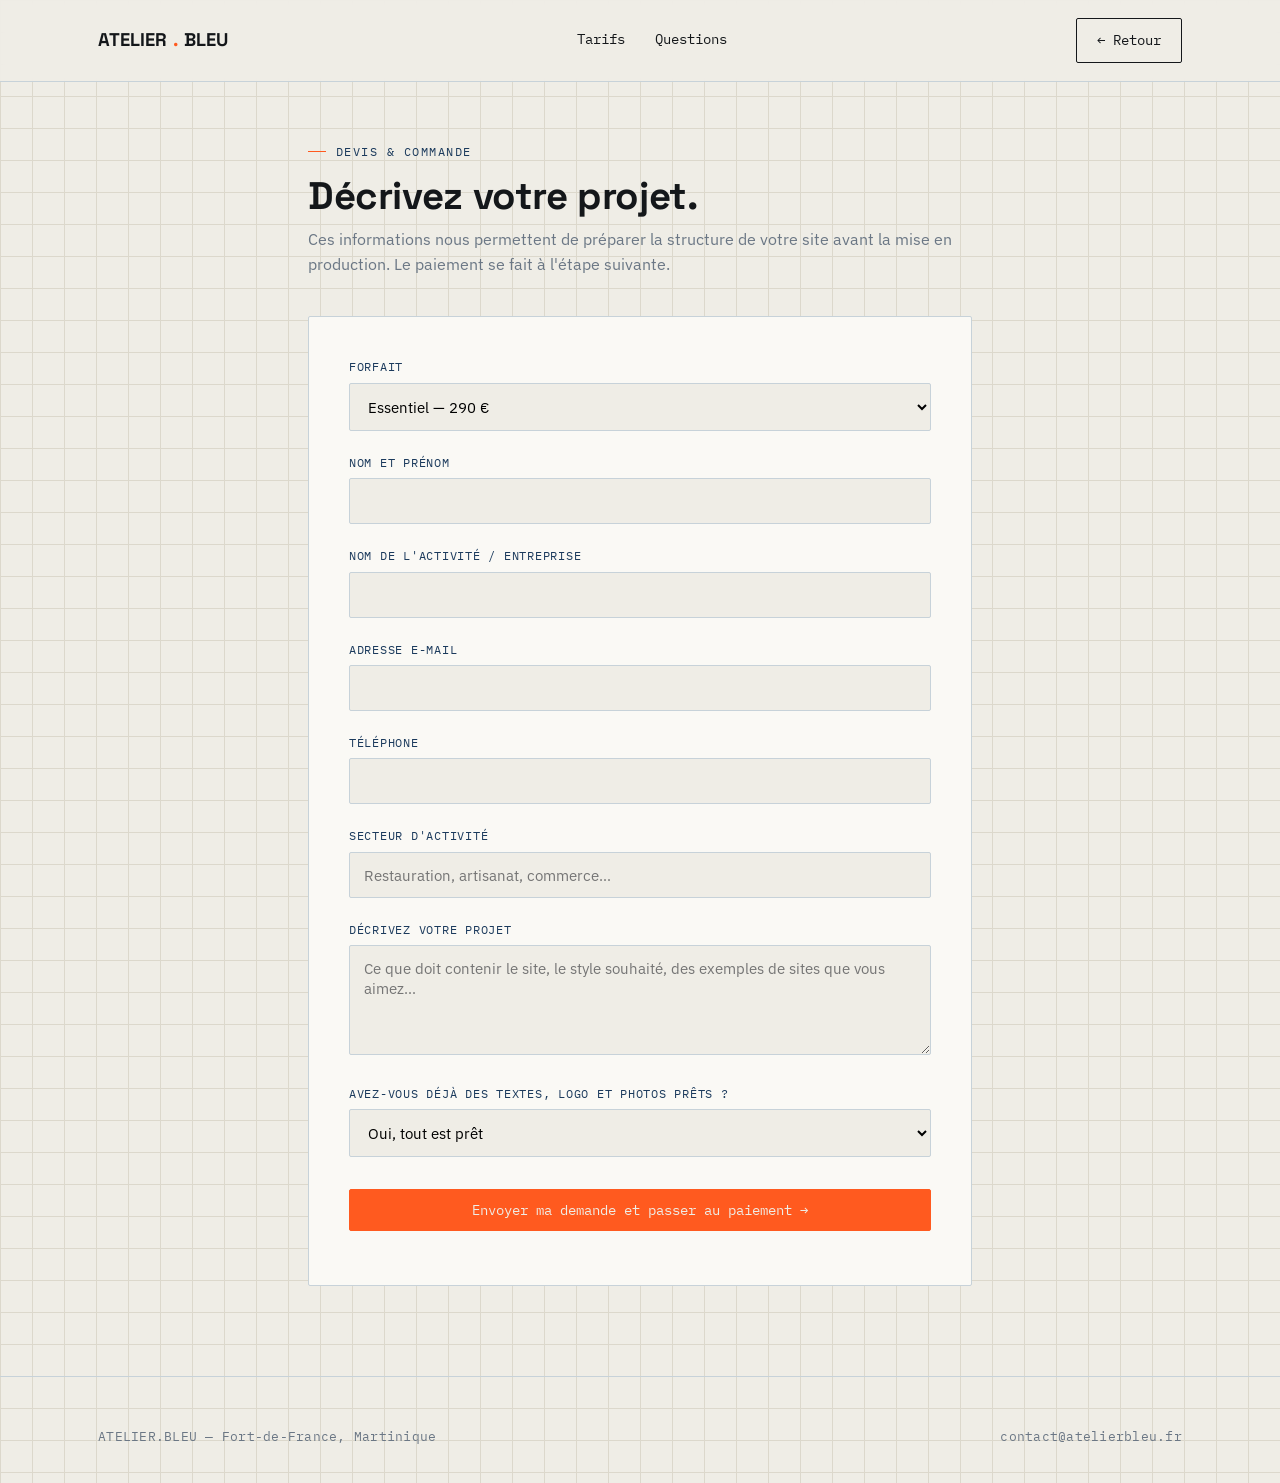
==== commande.html @ 91df5bfa "Add files via upload" ====
<!DOCTYPE html>
<html lang="fr">
<head>
<meta charset="UTF-8">
<meta name="viewport" content="width=device-width, initial-scale=1.0">
<title>Commander un site — Atelier Bleu</title>
<link rel="preconnect" href="https://fonts.googleapis.com">
<link href="https://fonts.googleapis.com/css2?family=Space+Grotesk:wght@500;700&family=IBM+Plex+Sans:wght@400;500&family=IBM+Plex+Mono:wght@400;500&display=swap" rel="stylesheet">
<link rel="stylesheet" href="css/style.css">
</head>
<body>

<header class="site">
  <nav class="nav">
    <a href="index.html" class="logo">ATELIER<span class="dot">.</span>BLEU</a>
    <div class="nav-links">
      <a href="index.html#tarifs">Tarifs</a>
      <a href="index.html#faq">Questions</a>
    </div>
    <a href="index.html" class="btn">← Retour</a>
  </nav>
</header>

<section style="padding-top:60px;">
  <div class="wrap" style="max-width: 720px;">
    <div class="eyebrow">Devis & commande</div>
    <h2 style="margin-bottom: 10px;">Décrivez votre projet.</h2>
    <p style="margin-bottom: 40px;">Ces informations nous permettent de préparer la structure de votre site avant la mise en production. Le paiement se fait à l'étape suivante.</p>

    <form id="order-form" class="form-card">

      <label for="forfait">Forfait</label>
      <select id="forfait" name="forfait" required>
        <option value="essentiel">Essentiel — 290 €</option>
        <option value="pro">Pro — 590 €</option>
        <option value="sur-mesure">Sur-mesure — à partir de 990 €</option>
      </select>

      <label for="nom">Nom et prénom</label>
      <input type="text" id="nom" name="nom" required>

      <label for="entreprise">Nom de l'activité / entreprise</label>
      <input type="text" id="entreprise" name="entreprise">

      <label for="email">Adresse e-mail</label>
      <input type="email" id="email" name="email" required>

      <label for="telephone">Téléphone</label>
      <input type="tel" id="telephone" name="telephone">

      <label for="secteur">Secteur d'activité</label>
      <input type="text" id="secteur" name="secteur" placeholder="Restauration, artisanat, commerce…">

      <label for="description">Décrivez votre projet</label>
      <textarea id="description" name="description" placeholder="Ce que doit contenir le site, le style souhaité, des exemples de sites que vous aimez…" required></textarea>

      <label for="contenu">Avez-vous déjà des textes, logo et photos prêts ?</label>
      <select id="contenu" name="contenu">
        <option value="oui">Oui, tout est prêt</option>
        <option value="partiel">Partiellement</option>
        <option value="non">Non, j'ai besoin d'aide</option>
      </select>

      <button type="submit" class="btn btn-signal" style="width:100%; justify-content:center; margin-top:10px;">
        Envoyer ma demande et passer au paiement →
      </button>

      <div id="status" class="form-status"></div>
    </form>
  </div>
</section>

<footer class="site">
  <div class="wrap footer-grid">
    <div class="mono">ATELIER.BLEU — Fort-de-France, Martinique</div>
    <div class="mono">contact@atelierbleu.fr</div>
  </div>
</footer>

<script src="js/main.js"></script>
</body>
</html>
---- css/style.css ----
/* ============================================
   ATELIER NUMÉRIQUE — feuille de style blueprint
   ============================================ */

:root {
  --paper: #EFEDE6;
  --paper-line: #DCD8CC;
  --blueprint: #1B3A5C;
  --blueprint-deep: #112A45;
  --ink: #14171A;
  --signal: #FF5A1F;
  --slate: #6B7785;
  --hairline: #C7D2D9;
  --card: #FAF9F5;

  --font-display: "Space Grotesk", sans-serif;
  --font-body: "IBM Plex Sans", sans-serif;
  --font-mono: "IBM Plex Mono", monospace;

  --radius: 2px;
}

* { box-sizing: border-box; }

html { scroll-behavior: smooth; }

body {
  margin: 0;
  background: var(--paper);
  background-image:
    linear-gradient(var(--paper-line) 1px, transparent 1px),
    linear-gradient(90deg, var(--paper-line) 1px, transparent 1px);
  background-size: 32px 32px;
  color: var(--ink);
  font-family: var(--font-body);
  font-size: 16px;
  line-height: 1.55;
}

a { color: inherit; text-decoration: none; }

img { max-width: 100%; display: block; }

.wrap {
  max-width: 1140px;
  margin: 0 auto;
  padding: 0 28px;
}

/* ---------- Typography ---------- */

h1, h2, h3, .display {
  font-family: var(--font-display);
  font-weight: 700;
  letter-spacing: -0.01em;
  margin: 0;
}

h1 { font-size: clamp(2.4rem, 5vw, 4.4rem); line-height: 1.02; }
h2 { font-size: clamp(1.8rem, 3vw, 2.6rem); line-height: 1.08; }
h3 { font-size: 1.25rem; }

.mono {
  font-family: var(--font-mono);
  letter-spacing: 0.02em;
}

.eyebrow {
  font-family: var(--font-mono);
  font-size: 0.78rem;
  letter-spacing: 0.12em;
  text-transform: uppercase;
  color: var(--blueprint);
  display: flex;
  align-items: center;
  gap: 10px;
  margin-bottom: 14px;
}

.eyebrow::before {
  content: "";
  width: 18px;
  height: 1px;
  background: var(--signal);
}

p { color: var(--slate); margin: 0 0 1em; }

/* ---------- Header ---------- */

header.site {
  position: sticky;
  top: 0;
  z-index: 50;
  background: rgba(239, 237, 230, 0.92);
  backdrop-filter: blur(6px);
  border-bottom: 1px solid var(--hairline);
}

.nav {
  display: flex;
  align-items: center;
  justify-content: space-between;
  padding: 18px 28px;
  max-width: 1140px;
  margin: 0 auto;
}

.logo {
  font-family: var(--font-display);
  font-weight: 700;
  font-size: 1.15rem;
  display: flex;
  align-items: baseline;
  gap: 6px;
}

.logo .dot { color: var(--signal); }

.nav-links {
  display: flex;
  gap: 30px;
  font-family: var(--font-mono);
  font-size: 0.85rem;
}

.nav-links a {
  color: var(--ink);
  border-bottom: 1px solid transparent;
  padding-bottom: 2px;
  transition: border-color 0.15s ease;
}
.nav-links a:hover { border-color: var(--signal); }

.btn {
  display: inline-flex;
  align-items: center;
  gap: 8px;
  font-family: var(--font-mono);
  font-size: 0.85rem;
  padding: 11px 20px;
  border: 1px solid var(--ink);
  border-radius: var(--radius);
  background: transparent;
  cursor: pointer;
  transition: all 0.15s ease;
}

.btn:hover { background: var(--ink); color: var(--paper); }

.btn-signal {
  background: var(--signal);
  border-color: var(--signal);
  color: var(--paper);
}
.btn-signal:hover { background: var(--blueprint-deep); border-color: var(--blueprint-deep); }

/* ---------- Hero ---------- */

.hero {
  padding: 110px 0 90px;
  position: relative;
  overflow: hidden;
}

.hero-grid {
  display: grid;
  grid-template-columns: 1.3fr 1fr;
  gap: 60px;
  align-items: center;
}

.hero h1 span { color: var(--blueprint); }

.hero-sub {
  font-size: 1.1rem;
  max-width: 480px;
  margin-top: 18px;
}

.hero-cta {
  display: flex;
  gap: 14px;
  margin-top: 36px;
  flex-wrap: wrap;
}

/* blueprint diagram on hero */
.blueprint-card {
  background: var(--blueprint);
  color: var(--paper);
  border-radius: var(--radius);
  padding: 28px;
  position: relative;
  font-family: var(--font-mono);
  font-size: 0.8rem;
  background-image:
    linear-gradient(rgba(255,255,255,0.06) 1px, transparent 1px),
    linear-gradient(90deg, rgba(255,255,255,0.06) 1px, transparent 1px);
  background-size: 18px 18px;
}

.blueprint-card .tag {
  position: absolute;
  top: 18px;
  right: 18px;
  font-size: 0.7rem;
  letter-spacing: 0.08em;
  color: var(--signal);
  border: 1px solid var(--signal);
  padding: 2px 8px;
}

.blueprint-card ul {
  list-style: none;
  margin: 18px 0 0;
  padding: 0;
}
.blueprint-card li {
  display: flex;
  justify-content: space-between;
  padding: 9px 0;
  border-top: 1px dashed rgba(255,255,255,0.25);
}
.blueprint-card li:first-child { border-top: none; }
.blueprint-card li span:last-child { color: rgba(255,255,255,0.6); }

/* ---------- Section shell ---------- */

section { padding: 90px 0; }
section.alt { background: var(--card); border-top: 1px solid var(--hairline); border-bottom: 1px solid var(--hairline); }

.section-head {
  display: flex;
  justify-content: space-between;
  align-items: flex-end;
  gap: 40px;
  margin-bottom: 48px;
  flex-wrap: wrap;
}

.section-head p { max-width: 420px; margin: 0; }

/* dimension-line divider */
.dim-line {
  display: flex;
  align-items: center;
  gap: 10px;
  font-family: var(--font-mono);
  font-size: 0.72rem;
  color: var(--slate);
  margin: 14px 0 50px;
}
.dim-line::before, .dim-line::after {
  content: "";
  flex: 1;
  height: 1px;
  background: var(--hairline);
}

/* ---------- Process (workflow) ---------- */

.process {
  display: grid;
  grid-template-columns: repeat(4, 1fr);
  gap: 0;
  border: 1px solid var(--hairline);
}

.process .step {
  padding: 28px 24px;
  border-right: 1px solid var(--hairline);
  position: relative;
}
.process .step:last-child { border-right: none; }

.process .num {
  font-family: var(--font-mono);
  color: var(--signal);
  font-size: 0.8rem;
}

.process .step h3 { margin: 10px 0 8px; font-size: 1.05rem; }
.process .step p { font-size: 0.9rem; margin: 0; }

/* ---------- Portfolio ---------- */

.portfolio-grid {
  display: grid;
  grid-template-columns: repeat(3, 1fr);
  gap: 24px;
}

.case {
  background: var(--card);
  border: 1px solid var(--hairline);
  border-radius: var(--radius);
  overflow: hidden;
  transition: transform 0.18s ease, box-shadow 0.18s ease;
}
.case:hover { transform: translateY(-4px); box-shadow: 0 14px 30px rgba(20,23,26,0.08); }

.case .thumb {
  height: 160px;
  background: linear-gradient(135deg, var(--blueprint), var(--blueprint-deep));
  display: flex;
  align-items: center;
  justify-content: center;
  font-family: var(--font-mono);
  color: rgba(255,255,255,0.5);
  font-size: 0.75rem;
  letter-spacing: 0.08em;
}

.case-body { padding: 20px; }
.case-body .eyebrow { margin-bottom: 6px; font-size: 0.7rem; }
.case-body h3 { margin-bottom: 6px; }
.case-body p { font-size: 0.9rem; margin-bottom: 0; }

/* ---------- Pricing (signature element) ---------- */

.pricing-grid {
  display: grid;
  grid-template-columns: repeat(3, 1fr);
  gap: 24px;
  align-items: stretch;
}

.spec-card {
  position: relative;
  background: var(--card);
  border: 1px solid var(--ink);
  padding: 32px 28px;
  display: flex;
  flex-direction: column;
}

.spec-card::before, .spec-card::after,
.spec-card .crop-tl, .spec-card .crop-br { content: ""; }

/* corner crop marks */
.spec-card { position: relative; }
.spec-card .crop {
  position: absolute;
  width: 12px;
  height: 12px;
  border: 1px solid var(--ink);
}
.spec-card .crop.tl { top: -1px; left: -1px; border-right: none; border-bottom: none; }
.spec-card .crop.tr { top: -1px; right: -1px; border-left: none; border-bottom: none; }
.spec-card .crop.bl { bottom: -1px; left: -1px; border-right: none; border-top: none; }
.spec-card .crop.br { bottom: -1px; right: -1px; border-left: none; border-top: none; }

.spec-card.featured {
  background: var(--blueprint);
  color: var(--paper);
  border-color: var(--blueprint);
}
.spec-card.featured .crop { border-color: var(--paper); }
.spec-card.featured p, .spec-card.featured .price small { color: rgba(255,255,255,0.65); }
.spec-card.featured .eyebrow { color: var(--signal); }

.spec-card .eyebrow { margin-bottom: 18px; }

.spec-card .price {
  font-family: var(--font-mono);
  font-size: 2.4rem;
  font-weight: 700;
  margin: 6px 0 4px;
}
.spec-card .price small {
  font-size: 0.85rem;
  font-weight: 400;
  color: var(--slate);
}

.spec-card .desc { font-size: 0.9rem; margin-bottom: 24px; }

.spec-card ul {
  list-style: none;
  padding: 0;
  margin: 0 0 28px;
  font-family: var(--font-mono);
  font-size: 0.82rem;
  flex: 1;
}
.spec-card li {
  display: flex;
  gap: 10px;
  padding: 8px 0;
  border-top: 1px dashed var(--hairline);
}
.spec-card.featured li { border-top: 1px dashed rgba(255,255,255,0.25); }
.spec-card li:first-child { border-top: none; }
.spec-card li::before { content: "—"; color: var(--signal); }

.spec-card .btn { justify-content: center; width: 100%; }

/* ---------- FAQ ---------- */

.faq-item {
  border-bottom: 1px solid var(--hairline);
  padding: 22px 0;
}
.faq-item h3 { font-size: 1.02rem; margin-bottom: 8px; }
.faq-item p { margin: 0; font-size: 0.92rem; }

/* ---------- Footer ---------- */

footer.site {
  border-top: 1px solid var(--hairline);
  padding: 50px 0 36px;
}
.footer-grid {
  display: flex;
  justify-content: space-between;
  flex-wrap: wrap;
  gap: 30px;
}
.footer-grid .mono { font-size: 0.8rem; color: var(--slate); }

/* ---------- Responsive ---------- */

@media (max-width: 900px) {
  .hero-grid { grid-template-columns: 1fr; }
  .process { grid-template-columns: 1fr 1fr; }
  .process .step:nth-child(2) { border-right: none; }
  .portfolio-grid, .pricing-grid { grid-template-columns: 1fr; }
  .nav-links { display: none; }
}

/* ---------- Forms (commande page) ---------- */

.form-card {
  background: var(--card);
  border: 1px solid var(--hairline);
  border-radius: var(--radius);
  padding: 40px;
}

label {
  display: block;
  font-family: var(--font-mono);
  font-size: 0.78rem;
  text-transform: uppercase;
  letter-spacing: 0.06em;
  color: var(--blueprint);
  margin-bottom: 6px;
}

input, select, textarea {
  width: 100%;
  font-family: var(--font-body);
  font-size: 0.95rem;
  padding: 12px 14px;
  border: 1px solid var(--hairline);
  border-radius: var(--radius);
  background: var(--paper);
  margin-bottom: 22px;
}
input:focus, select:focus, textarea:focus {
  outline: 2px solid var(--blueprint);
  outline-offset: 1px;
}

textarea { resize: vertical; min-height: 110px; }

.form-status {
  font-family: var(--font-mono);
  font-size: 0.85rem;
  margin-top: 14px;
}
.form-status.ok { color: #1B5E3A; }
.form-status.err { color: var(--signal); }

@media (prefers-reduced-motion: reduce) {
  * { transition: none !important; scroll-behavior: auto !important; }
}
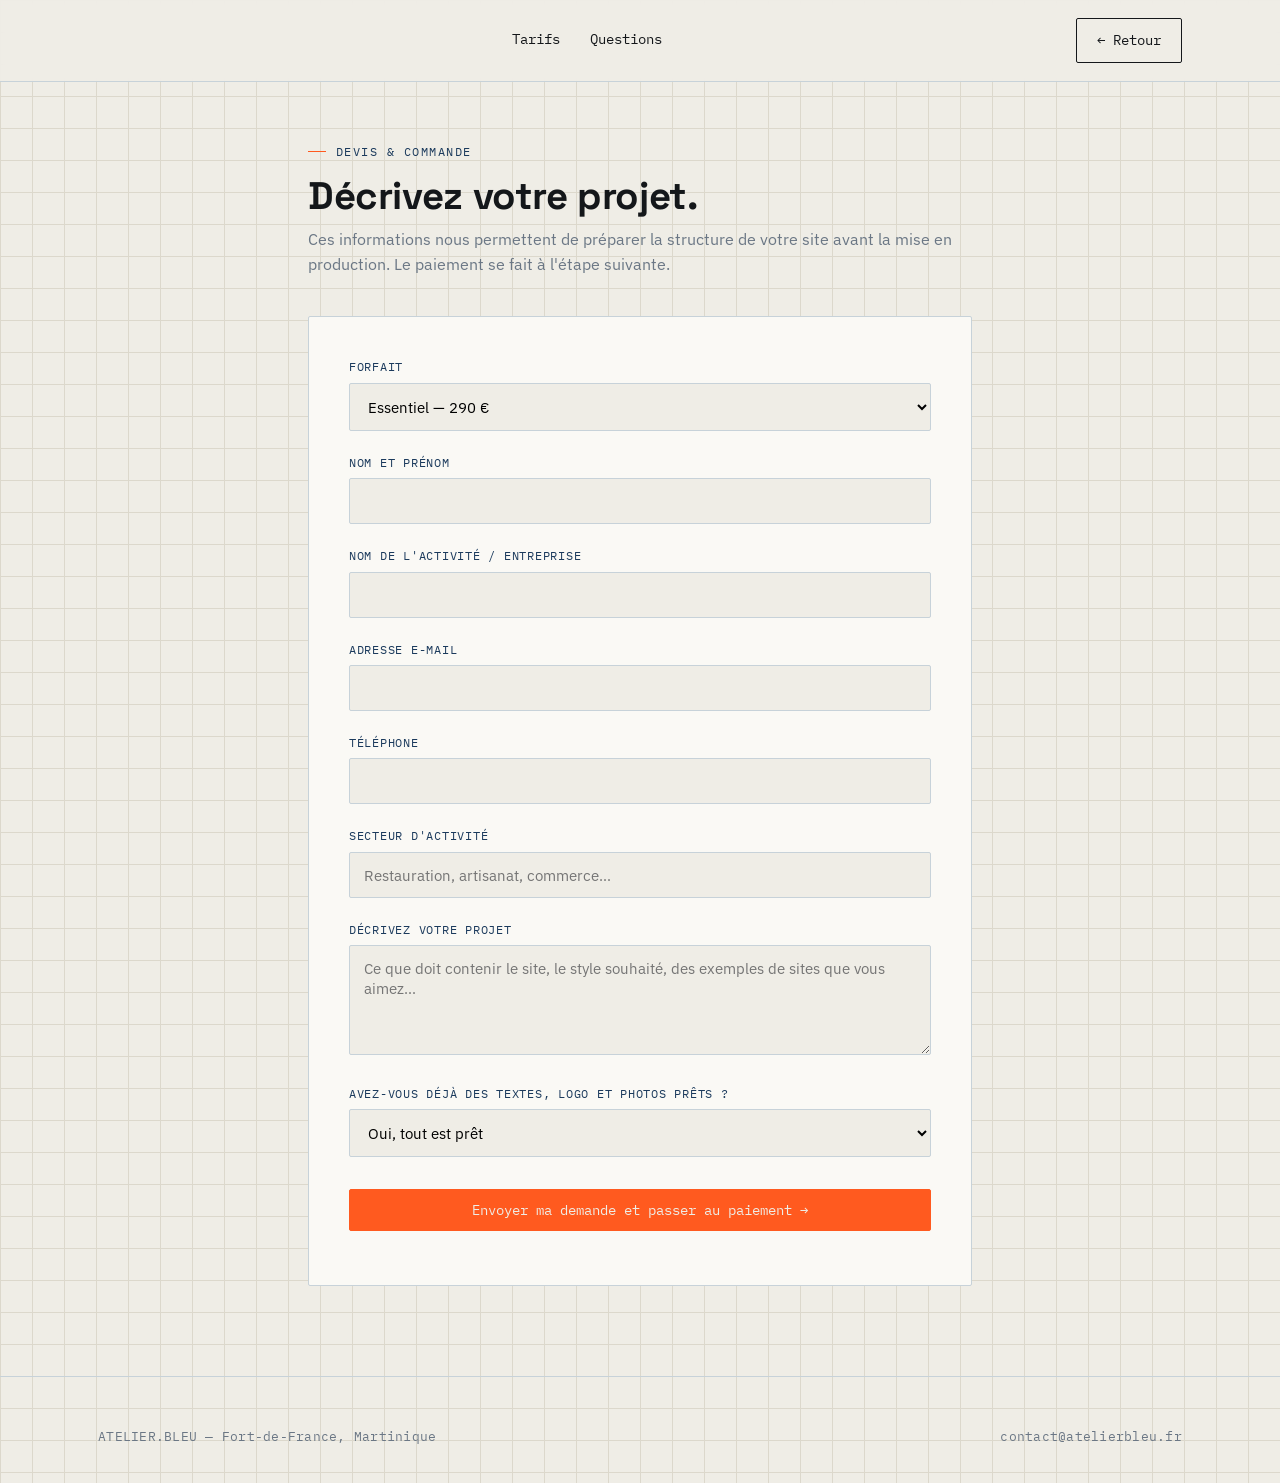
==== commit 3ce86ad6: "Add files via upload" ====
--- a/commande.html
+++ b/commande.html
@@ -12,7 +12,7 @@
 
 <header class="site">
   <nav class="nav">
-    <a href="index.html" class="logo">ATELIER<span class="dot">.</span>BLEU</a>
+    <a href="index.html" class="logo"><img src="img/logo.svg" alt="Atelier Bleu"></a>
     <div class="nav-links">
       <a href="index.html#tarifs">Tarifs</a>
       <a href="index.html#faq">Questions</a>
